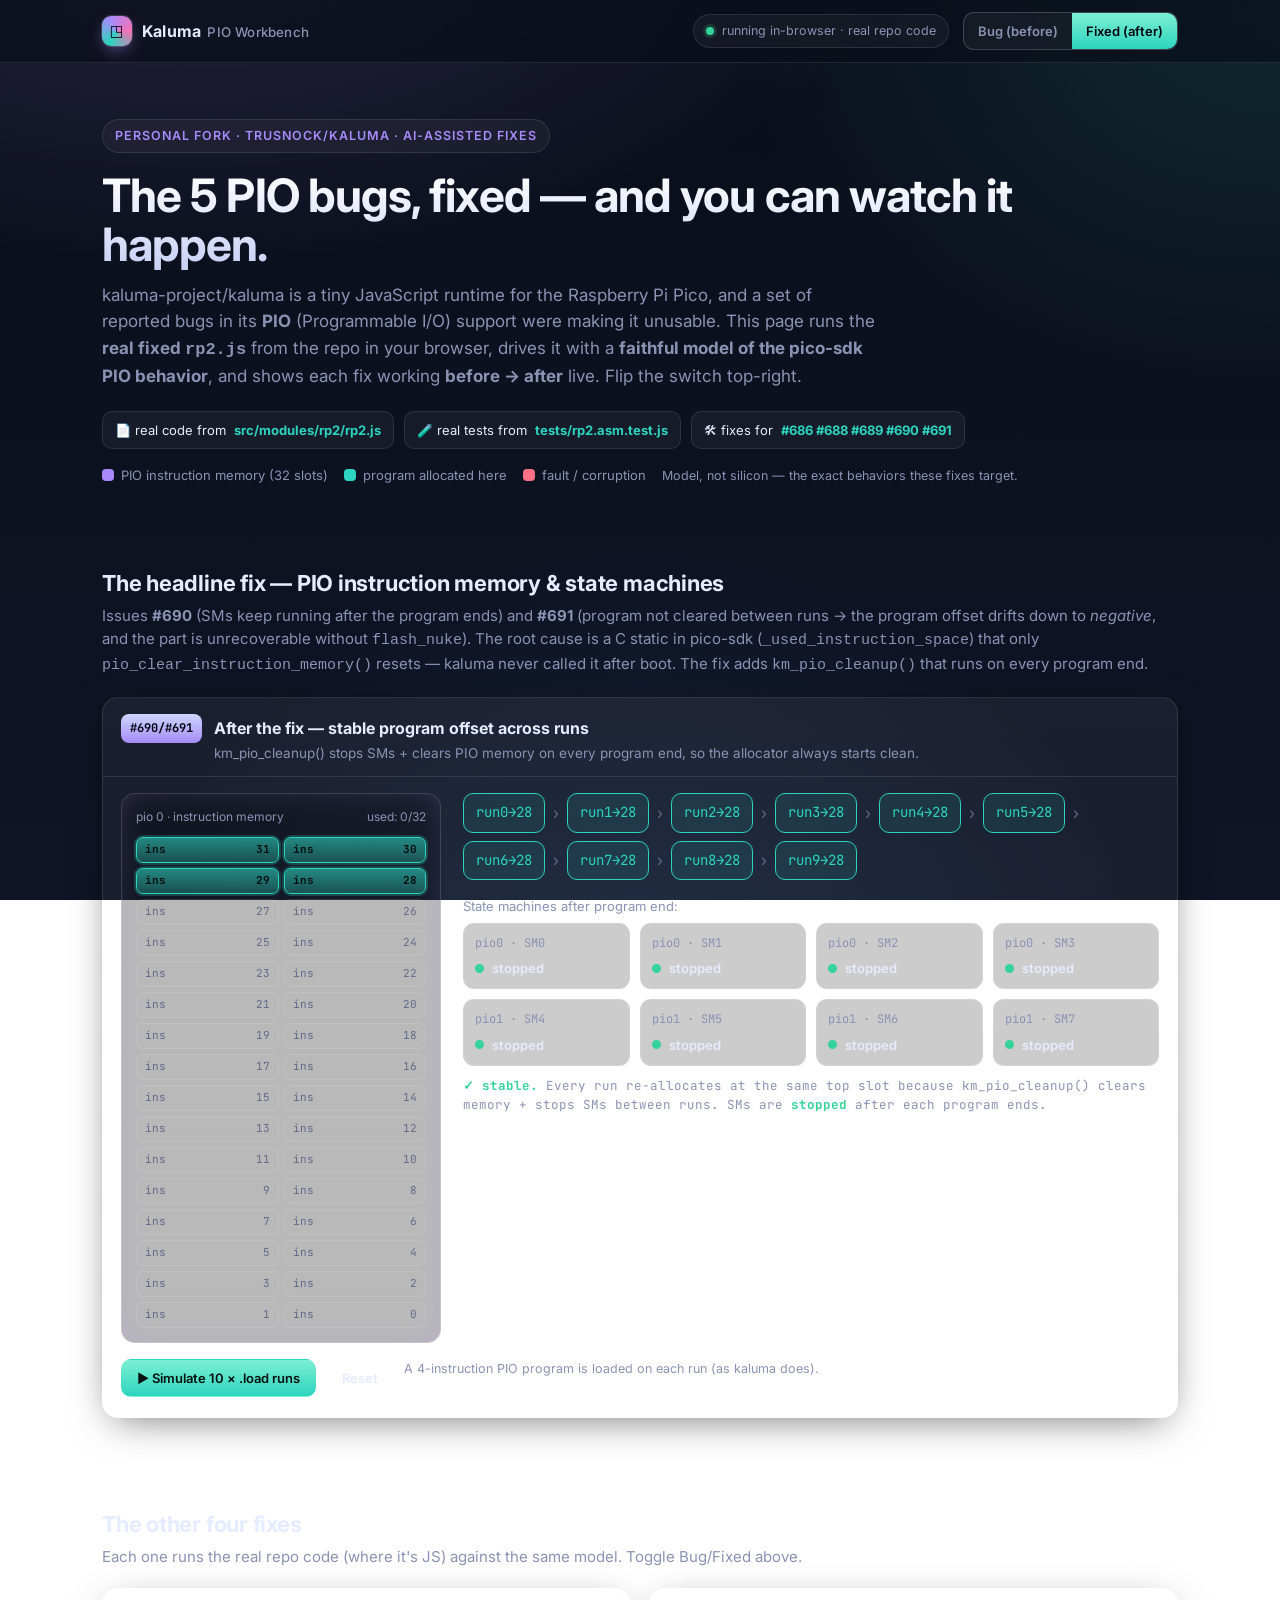
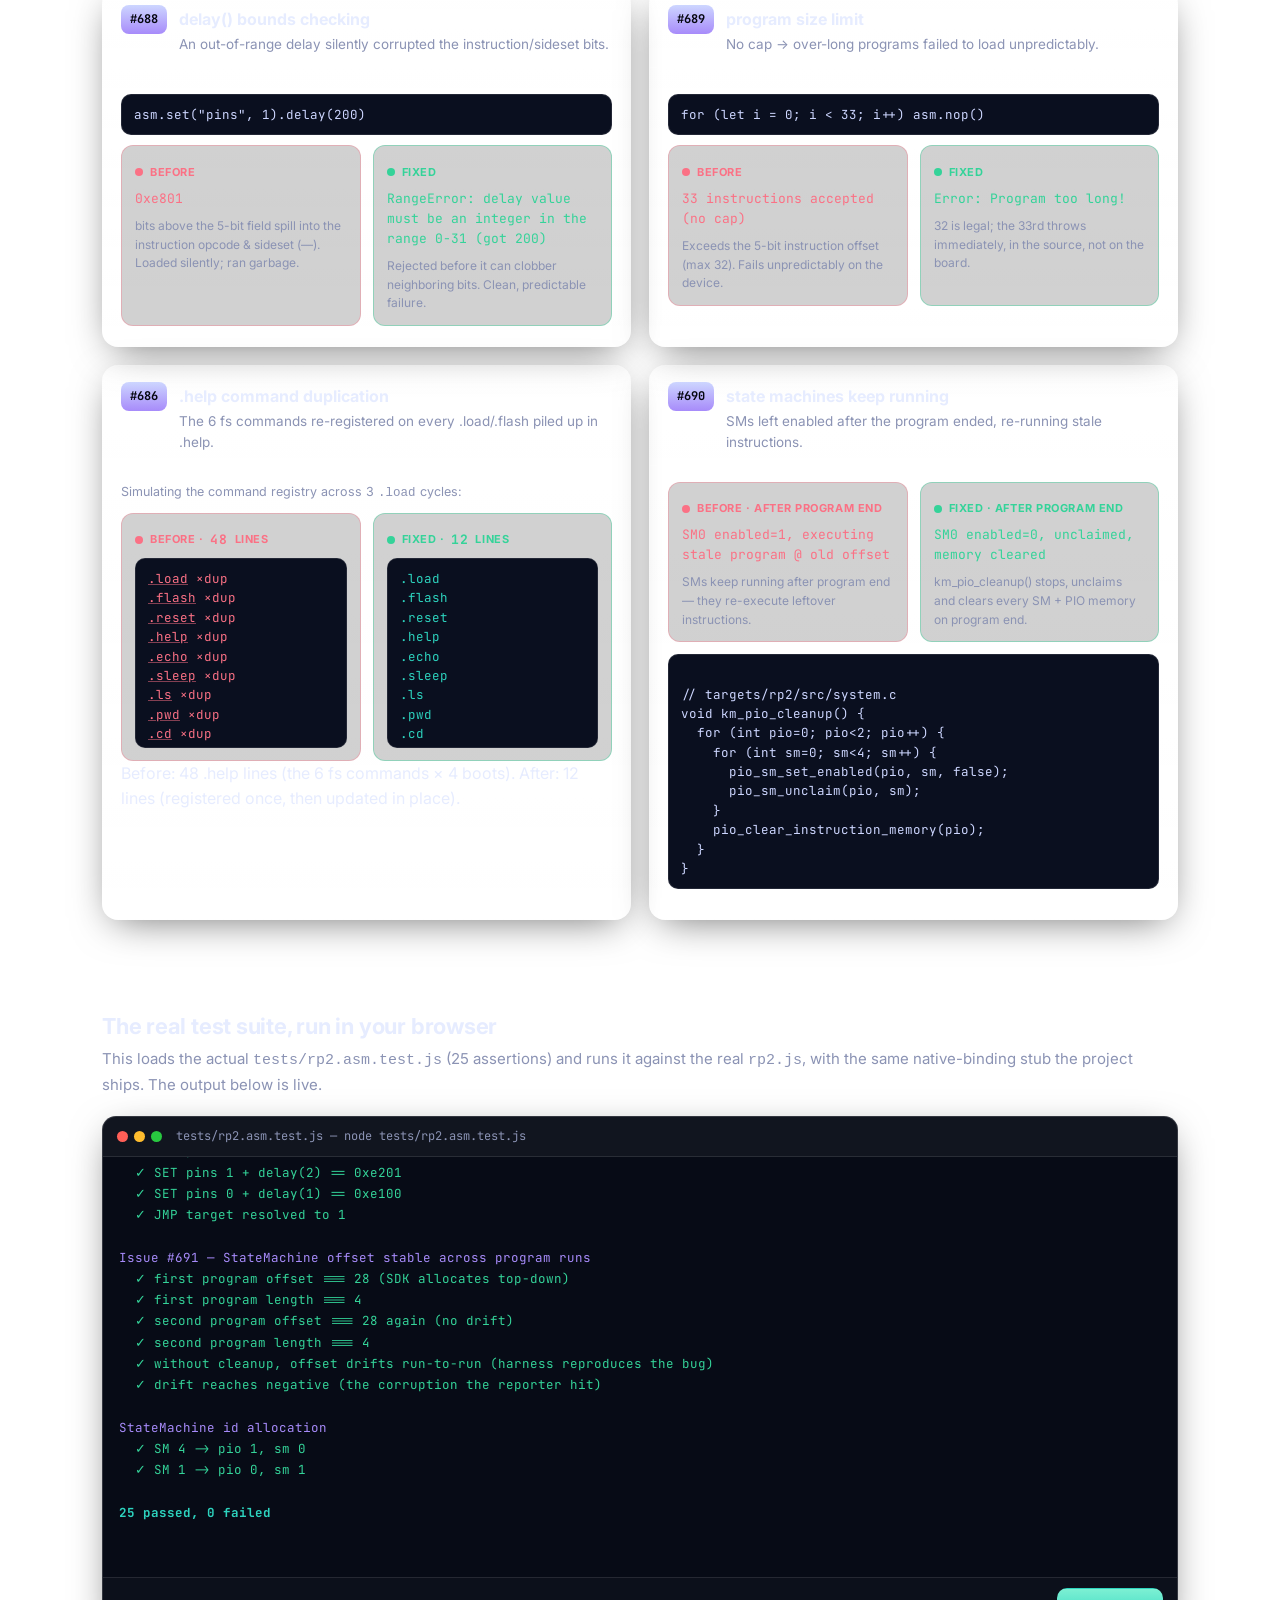
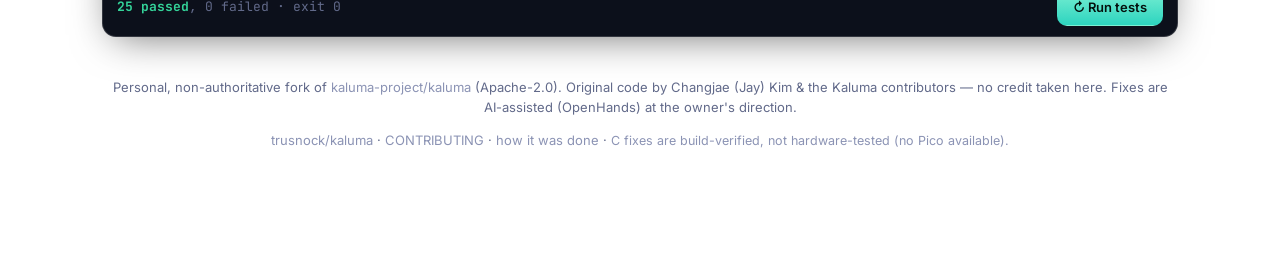
==== demo/index.html @ 9fca2a92 "Add a snazzy in-browser PIO workbench demo (demo/) A single-page web demo (demo/index.html + style.c" ====
<!DOCTYPE html>
<html lang="en">
<head>
<meta charset="utf-8" />
<meta name="viewport" content="width=device-width, initial-scale=1" />
<title>Kaluma PIO Workbench — 5 fixes, live</title>
<link rel="stylesheet" href="./style.css" />
<link rel="preconnect" href="https://fonts.googleapis.com" />
<link href="https://fonts.googleapis.com/css2?family=Inter:wght@400;500;600;700;800&family=JetBrains+Mono:wght@400;600;700&display=swap" rel="stylesheet" />
</head>
<body>
<div class="topbar">
  <div class="inner">
    <div class="brand">
      <div class="logo">◳</div>
      <span>Kaluma&nbsp;<small>PIO Workbench</small></span>
    </div>
    <div class="spacer"></div>
    <div class="pill"><span class="dot"></span> running in-browser · real repo code</div>
    <div class="seg" role="group" aria-label="Before/after">
      <button class="before" id="btnBefore" aria-pressed="false">Bug (before)</button>
      <button class="after" id="btnAfter" aria-pressed="true">Fixed (after)</button>
    </div>
  </div>
</div>

<div class="wrap">

  <!-- HERO -->
  <div class="hero">
    <span class="eyebrow fade d1">Personal fork · trusnock/kaluma · AI-assisted fixes</span>
    <h1 class="fade d2">The 5 PIO bugs, fixed — and you can watch it happen.</h1>
    <p class="lead fade d3">
      kaluma-project/kaluma is a tiny JavaScript runtime for the Raspberry Pi&nbsp;Pico,
      and a set of reported bugs in its <b>PIO</b> (Programmable&nbsp;I/O) support were
      making it unusable. This page runs the <b>real fixed <code>rp2.js</code></b> from the repo
      in your browser, drives it with a <b>faithful model of the pico-sdk PIO behavior</b>,
      and shows each fix working <b>before → after</b> live. Flip the switch top-right.
    </p>
    <div class="meta fade d4">
      <span class="chip">📄 real code from <b>src/modules/rp2/rp2.js</b></span>
      <span class="chip">🧪 real tests from <b>tests/rp2.asm.test.js</b></span>
      <span class="chip">🛠 fixes for <b>#686 #688 #689 #690 #691</b></span>
    </div>
    <div class="legend fade d5">
      <span><i class="swatch" style="background:#a78bfa"></i> PIO instruction memory (32 slots)</span>
      <span><i class="swatch" style="background:#2dd4bf"></i> program allocated here</span>
      <span><i class="swatch" style="background:#fb7185"></i> fault / corruption</span>
      <span class="hint">Model, not silicon — the exact behaviors these fixes target.</span>
    </div>
  </div>

  <!-- SHOWCASE: #690/#691 PIO memory -->
  <div class="section">
    <h2>The headline fix — PIO instruction memory &amp; state machines</h2>
    <p class="sub">Issues <b>#690</b> (SMs keep running after the program ends) and <b>#691</b>
      (program not cleared between runs → the program offset drifts down to <i>negative</i>, and the
      part is unrecoverable without <code>flash_nuke</code>). The root cause is a C static in
      pico-sdk (<code>_used_instruction_space</code>) that only <code>pio_clear_instruction_memory()</code>
      resets — kaluma never called it after boot. The fix adds <code>km_pio_cleanup()</code> that runs
      on every program end.</p>

    <div class="card">
      <div class="head">
        <span class="badge">#690/#691</span>
        <div>
          <h3 id="pioCardTitle">After the fix — stable program offset across runs</h3>
          <div class="desc" id="pioCardDesc">Each run clears PIO memory + stops SMs, so the allocator always starts clean.</div>
        </div>
      </div>
      <div class="body">
        <div class="hero-grid">
          <div class="mem">
            <div class="mtitle"><span>pio 0 · instruction memory</span><span id="memUsed">used: 0/32</span></div>
            <div class="cells" id="memCells"></div>
          </div>
          <div>
            <div class="trace" id="offsetTrace"></div>
            <div style="margin:16px 0 6px; color:var(--muted); font-size:13px;">State machines after program end:</div>
            <div class="smrow" id="smRow"></div>
            <div class="status-line" id="pioStatus"></div>
          </div>
        </div>
        <div style="display:flex; gap:10px; flex-wrap:wrap; margin-top:16px;">
          <button class="btn primary" id="btnSim">▶ Simulate 10 × .load runs</button>
          <button class="btn" id="btnResetPio">Reset</button>
          <span class="hint">A 4-instruction PIO program is loaded on each run (as kaluma does).</span>
        </div>
      </div>
    </div>
  </div>

  <hr class="sep" />

  <!-- THE OTHER FIXES -->
  <div class="section">
    <h2>The other four fixes</h2>
    <p class="sub">Each one runs the real repo code (where it's JS) against the same model. Toggle Bug/Fixed above.</p>

    <div class="grid2">

      <!-- #688 -->
      <div class="card">
        <div class="head"><span class="badge">#688</span><div><h3>delay() bounds checking</h3><div class="desc">An out-of-range delay silently corrupted the instruction/sideset bits.</div></div></div>
        <div class="body">
          <div class="code">asm.set("pins", 1).delay(<span class="n">200</span>)</div>
          <div class="ba">
            <div class="col before">
              <span class="tag">Before</span>
              <div class="res err" id="d688before"></div>
              <div class="note" id="d688beforeNote"></div>
            </div>
            <div class="col after">
              <span class="tag">Fixed</span>
              <div class="res" id="d688after"></div>
              <div class="note" id="d688afterNote"></div>
            </div>
          </div>
        </div>
      </div>

      <!-- #689 -->
      <div class="card">
        <div class="head"><span class="badge">#689</span><div><h3>program size limit</h3><div class="desc">No cap → over-long programs failed to load unpredictably.</div></div></div>
        <div class="body">
          <div class="code">for (let i = 0; i &lt; <span class="n">33</span>; i++) asm.nop()</div>
          <div class="ba">
            <div class="col before">
              <span class="tag">Before</span>
              <div class="res err" id="d689before"></div>
              <div class="note" id="d689beforeNote"></div>
            </div>
            <div class="col after">
              <span class="tag">Fixed</span>
              <div class="res" id="d689after"></div>
              <div class="note" id="d689afterNote"></div>
            </div>
          </div>
        </div>
      </div>

      <!-- #686 -->
      <div class="card">
        <div class="head"><span class="badge">#686</span><div><h3>.help command duplication</h3><div class="desc">The 6 fs commands re-registered on every .load/.flash piled up in .help.</div></div></div>
        <div class="body">
          <div class="hint">Simulating the command registry across 3 <code>.load</code> cycles:</div>
          <div class="ba" style="margin-top:10px">
            <div class="col before">
              <span class="tag">Before · <span class="count bad" id="d686beforeCount">…</span> lines</span>
              <div class="helplist" id="d686before"></div>
            </div>
            <div class="col after">
              <span class="tag">Fixed · <span class="count good" id="d686afterCount">…</span> lines</span>
              <div class="helplist" id="d686after"></div>
            </div>
          </div>
          <div class="note" id="d686note"></div>
        </div>
      </div>

      <!-- #690 SM -->
      <div class="card">
        <div class="head"><span class="badge">#690</span><div><h3>state machines keep running</h3><div class="desc">SMs left enabled after the program ended, re-running stale instructions.</div></div></div>
        <div class="body">
          <div class="ba">
            <div class="col before">
              <span class="tag">Before · after program end</span>
              <div class="res err" id="d690before"></div>
              <div class="note" id="d690beforeNote"></div>
            </div>
            <div class="col after">
              <span class="tag">Fixed · after program end</span>
              <div class="res ok" id="d690after"></div>
              <div class="note" id="d690afterNote"></div>
            </div>
          </div>
          <div class="code" style="margin-top:12px">
// targets/rp2/src/system.c
void km_pio_cleanup() {
  for (int pio=0; pio&lt;2; pio++) {
    for (int sm=0; sm&lt;4; sm++) {
      pio_sm_set_enabled(pio, sm, false);
      pio_sm_unclaim(pio, sm);
    }
    pio_clear_instruction_memory(pio);
  }
}</div>
        </div>
      </div>

    </div>
  </div>

  <hr class="sep" />

  <!-- TEST TERMINAL -->
  <div class="section">
    <h2>The real test suite, run in your browser</h2>
    <p class="sub">This loads the actual <code>tests/rp2.asm.test.js</code> (25 assertions) and runs it against the
      real <code>rp2.js</code>, with the same native-binding stub the project ships. The output below is live.</p>
    <div class="term">
      <div class="bar">
        <div class="lights"><i></i><i></i><i></i></div>
        <span class="fname">tests/rp2.asm.test.js — node tests/rp2.asm.test.js</span>
      </div>
      <div class="out" id="termOut">Loading real test file…</div>
      <div class="foot">
        <span class="stat" id="termStat">—</span>
        <span style="flex:1"></span>
        <button class="btn primary" id="btnRunTests">↻ Run tests</button>
      </div>
    </div>
  </div>

  <div class="foot">
    <p>Personal, non-authoritative fork of <a href="https://github.com/kaluma-project/kaluma">kaluma-project/kaluma</a> (Apache-2.0).
       Original code by Changjae (Jay) Kim &amp; the Kaluma contributors — no credit taken here.
       Fixes are AI-assisted (OpenHands) at the owner's direction.</p>
    <p style="margin-top:6px">
      <a href="https://github.com/trusnock/kaluma">trusnock/kaluma</a> ·
      <a href="https://github.com/trusnock/kaluma/blob/master/CONTRIBUTING.md">CONTRIBUTING</a> ·
      <a href="https://github.com/trusnock/kaluma/blob/master/docs/ai-assisted-fixes.md">how it was done</a> ·
      <span class="hint">C fixes are build-verified, not hardware-tested (no Pico available).</span>
    </p>
  </div>

</div>

<script type="module" src="./app.js"></script>
</body>
</html>
---- demo/style.css ----
:root {
  --bg: #0a0e1a;
  --bg2: #0f1526;
  --panel: rgba(255, 255, 255, 0.045);
  --panel-strong: rgba(255, 255, 255, 0.08);
  --border: rgba(255, 255, 255, 0.10);
  --border-strong: rgba(255, 255, 255, 0.18);
  --text: #e6ecff;
  --muted: #8b93b4;
  --muted2: #626a8a;
  --teal: #2dd4bf;
  --violet: #a78bfa;
  --pink: #f472b6;
  --green: #34d399;
  --red: #fb7185;
  --amber: #fbbf24;
  --blue: #60a5fa;
  --mono: "SF Mono", "JetBrains Mono", "Fira Code", ui-monospace, Menlo, Consolas, monospace;
  --sans: "Inter", system-ui, -apple-system, "Segoe UI", Roboto, Helvetica, Arial, sans-serif;
  --radius: 16px;
  --shadow: 0 10px 40px -12px rgba(0, 0, 0, 0.6);
}

* { box-sizing: border-box; }
html, body { margin: 0; padding: 0; }
body {
  font-family: var(--sans);
  color: var(--text);
  background:
    radial-gradient(1200px 600px at 15% -10%, rgba(167, 139, 250, 0.18), transparent 60%),
    radial-gradient(1000px 700px at 100% 0%, rgba(45, 212, 191, 0.14), transparent 55%),
    radial-gradient(900px 900px at 50% 120%, rgba(96, 165, 250, 0.12), transparent 60%),
    linear-gradient(180deg, var(--bg), var(--bg2));
  background-attachment: fixed;
  min-height: 100vh;
  line-height: 1.55;
  -webkit-font-smoothing: antialiased;
}

a { color: var(--teal); text-decoration: none; }
a:hover { text-decoration: underline; }

.wrap { max-width: 1120px; margin: 0 auto; padding: 0 22px 96px; }

/* top bar */
.topbar { position: sticky; top: 0; z-index: 20; backdrop-filter: blur(14px); background: rgba(10, 14, 26, 0.72); border-bottom: 1px solid var(--border); }
.topbar .inner { max-width: 1120px; margin: 0 auto; padding: 12px 22px; display: flex; align-items: center; gap: 14px; flex-wrap: wrap; }
.brand { display: flex; align-items: center; gap: 10px; font-weight: 700; letter-spacing: .2px; }
.brand .logo { width: 30px; height: 30px; border-radius: 9px; background: conic-gradient(from 210deg, var(--teal), var(--violet), var(--pink), var(--teal)); box-shadow: 0 0 0 1px rgba(255,255,255,.15), 0 6px 18px -6px rgba(167,139,250,.8); display: grid; place-items: center; color: #05070f; font-size: 15px; }
.brand small { color: var(--muted); font-weight: 500; margin-left: 2px; }
.topbar .spacer { flex: 1; }
.pill { display: inline-flex; align-items: center; gap: 8px; font-size: 12.5px; color: var(--muted); border: 1px solid var(--border); border-radius: 999px; padding: 6px 12px; background: var(--panel); }
.dot { width: 8px; height: 8px; border-radius: 50%; background: var(--green); box-shadow: 0 0 0 3px rgba(52,211,153,.18); }

.seg { display: inline-flex; border: 1px solid var(--border-strong); border-radius: 11px; overflow: hidden; background: var(--panel); }
.seg button { appearance: none; border: 0; background: transparent; color: var(--muted); font: inherit; font-size: 13px; font-weight: 600; padding: 8px 14px; cursor: pointer; transition: all .18s ease; }
.seg button[aria-pressed="true"] { color: #05070f; }
.seg button[aria-pressed="true"].before { background: linear-gradient(180deg, #ff8fa3, var(--red)); }
.seg button[aria-pressed="true"].after  { background: linear-gradient(180deg, #7cf0d3, var(--teal)); }

/* hero */
.hero { padding: 56px 0 26px; }
.eyebrow { display: inline-flex; align-items: center; gap: 8px; font-size: 12.5px; font-weight: 600; letter-spacing: .08em; text-transform: uppercase; color: var(--violet); border: 1px solid var(--border); border-radius: 999px; padding: 6px 12px; background: var(--panel); }
h1 { font-size: clamp(30px, 5vw, 46px); line-height: 1.08; margin: 18px 0 12px; letter-spacing: -0.02em; background: linear-gradient(180deg, #ffffff, #c7d0f5); -webkit-background-clip: text; background-clip: text; -webkit-text-fill-color: transparent; }
.hero p.lead { font-size: 17px; color: var(--muted); max-width: 780px; margin: 0; }
.hero .meta { display: flex; flex-wrap: wrap; gap: 10px; margin-top: 22px; }
.chip { display: inline-flex; align-items: center; gap: 8px; font-size: 13px; color: var(--text); border: 1px solid var(--border); border-radius: 10px; padding: 8px 12px; background: var(--panel); }
.chip b { color: var(--teal); }
.legend { display: flex; flex-wrap: wrap; gap: 16px; margin-top: 16px; font-size: 13px; color: var(--muted); }
.legend span { display: inline-flex; align-items: center; gap: 7px; }
.swatch { width: 12px; height: 12px; border-radius: 4px; }

/* sections */
.section { margin-top: 54px; }
.section > h2 { font-size: 22px; letter-spacing: -0.01em; margin: 0 0 4px; }
.section > p.sub { color: var(--muted); margin: 0 0 20px; font-size: 15px; }

.grid2 { display: grid; grid-template-columns: repeat(2, 1fr); gap: 18px; }
@media (max-width: 860px) { .grid2 { grid-template-columns: 1fr; } }

.card { position: relative; border: 1px solid var(--border); border-radius: var(--radius); background: linear-gradient(180deg, rgba(255,255,255,.055), rgba(255,255,255,.02)); box-shadow: var(--shadow); overflow: hidden; }
.card .head { padding: 16px 18px 12px; border-bottom: 1px solid var(--border); display: flex; align-items: flex-start; gap: 12px; }
.badge { flex: none; font-family: var(--mono); font-size: 12px; font-weight: 700; color: #05070f; border-radius: 8px; padding: 5px 9px; background: linear-gradient(180deg, #cdd6ff, var(--violet)); }
.card h3 { margin: 2px 0 2px; font-size: 16px; }
.card .desc { font-size: 13.5px; color: var(--muted); }
.card .body { padding: 16px 18px 20px; }

.ba { display: grid; grid-template-columns: 1fr 1fr; gap: 12px; }
@media (max-width: 560px) { .ba { grid-template-columns: 1fr; } }
.ba .col { border: 1px solid var(--border); border-radius: 12px; padding: 12px 13px; background: rgba(0,0,0,.18); }
.ba .col.before { border-color: rgba(251,113,133,.35); }
.ba .col.after  { border-color: rgba(52,211,153,.4); }
.col .tag { display: inline-flex; align-items: center; gap: 7px; font-size: 11px; font-weight: 700; letter-spacing: .05em; text-transform: uppercase; margin-bottom: 8px; }
.col.before .tag { color: var(--red); }
.col.after .tag { color: var(--green); }
.col .tag::before { content: ""; width: 8px; height: 8px; border-radius: 50%; }
.col.before .tag::before { background: var(--red); }
.col.after .tag::before { background: var(--green); }
.col .res { font-family: var(--mono); font-size: 13px; color: var(--text); word-break: break-word; }
.col .res.err { color: var(--red); }
.col .res.ok  { color: var(--green); }
.col .note { font-size: 12px; color: var(--muted); margin-top: 8px; }

.code { font-family: var(--mono); font-size: 12.5px; color: #cdd6ff; background: #0a0f1f; border: 1px solid var(--border); border-radius: 10px; padding: 10px 12px; overflow-x: auto; margin: 10px 0; white-space: pre; }

/* PIO memory grid */
.hero-grid { display: grid; grid-template-columns: minmax(220px, 320px) 1fr; gap: 22px; align-items: start; }
@media (max-width: 820px) { .hero-grid { grid-template-columns: 1fr; } }
.mem { border: 1px solid var(--border-strong); border-radius: 14px; padding: 14px; background: rgba(0,0,0,.28); box-shadow: inset 0 0 40px -20px rgba(167,139,250,.5); }
.mem .mtitle { font-size: 12px; color: var(--muted); margin-bottom: 10px; display: flex; justify-content: space-between; }
.cells { display: grid; grid-template-columns: 1fr 1fr; gap: 5px; }
.cell { position: relative; height: 26px; border-radius: 7px; border: 1px solid var(--border); background: rgba(255,255,255,.02); display: flex; align-items: center; padding: 0 8px; font-family: var(--mono); font-size: 11px; color: var(--muted2); transition: all .3s ease; }
.cell .off { position: absolute; right: 8px; }
.cell.used { background: linear-gradient(180deg, rgba(167,139,250,.5), rgba(167,139,250,.25)); border-color: rgba(167,139,250,.6); color: #efe9ff; }
.cell.cur { background: linear-gradient(180deg, rgba(45,212,191,.6), rgba(45,212,191,.3)); border-color: var(--teal); color: #04110d; font-weight: 700; box-shadow: 0 0 0 2px rgba(45,212,191,.25); }
.cell.fail { background: linear-gradient(180deg, rgba(251,113,133,.6), rgba(251,113,133,.3)); border-color: var(--red); color: #fff; font-weight: 700; }

.trace { display: flex; flex-wrap: wrap; gap: 8px; align-items: center; }
.trace .t { font-family: var(--mono); font-size: 14px; padding: 8px 12px; border-radius: 10px; border: 1px solid var(--border); background: var(--panel); }
.trace .t.neg { border-color: var(--red); color: var(--red); background: rgba(251,113,133,.12); }
.trace .t.stable { border-color: var(--teal); color: var(--teal); background: rgba(45,212,191,.1); }
.trace .arr { color: var(--muted2); }

.smrow { display: grid; grid-template-columns: repeat(4, 1fr); gap: 10px; margin-top: 6px; }
@media (max-width: 620px) { .smrow { grid-template-columns: repeat(2,1fr); } }
.sm { border: 1px solid var(--border); border-radius: 11px; padding: 10px 11px; background: rgba(0,0,0,.2); }
.sm .id { font-family: var(--mono); font-size: 12px; color: var(--muted); }
.sm .state { margin-top: 6px; font-size: 13px; font-weight: 600; display: flex; align-items: center; gap: 8px; }
.sm .state .d { width: 9px; height: 9px; border-radius: 50%; }
.sm.running .state .d { background: var(--red); box-shadow: 0 0 0 3px rgba(251,113,133,.2); animation: pulse 1.1s infinite; }
.sm.stopped .state .d { background: var(--green); }
@keyframes pulse { 0%,100%{opacity:1} 50%{opacity:.35} }

/* terminal */
.term { border: 1px solid var(--border-strong); border-radius: 14px; overflow: hidden; background: #070b16; box-shadow: var(--shadow); }
.term .bar { display: flex; align-items: center; gap: 8px; padding: 10px 14px; background: rgba(255,255,255,.04); border-bottom: 1px solid var(--border); }
.term .bar .lights { display: flex; gap: 6px; }
.term .bar .lights i { width: 11px; height: 11px; border-radius: 50%; display: block; }
.term .bar .lights i:nth-child(1){background:#ff5f57} .term .bar .lights i:nth-child(2){background:#febc2e} .term .bar .lights i:nth-child(3){background:#28c840}
.term .bar .fname { font-family: var(--mono); font-size: 12px; color: var(--muted); margin-left: 6px; }
.term .out { padding: 14px 16px; font-family: var(--mono); font-size: 12.5px; line-height: 1.7; max-height: 380px; overflow: auto; white-space: pre-wrap; color: #b9c2e6; }
.term .out .pass { color: var(--green); } .term .out .fail { color: var(--red); } .term .out .sec { color: var(--violet); } .term .out .sum { color: var(--teal); font-weight: 700; }
.term .foot { display: flex; align-items: center; gap: 12px; padding: 10px 14px; border-top: 1px solid var(--border); background: rgba(255,255,255,.02); }
.term .foot .stat { font-family: var(--mono); font-size: 13px; }
.term .foot .stat b { color: var(--green); }
.btn { appearance: none; cursor: pointer; font: inherit; font-weight: 600; font-size: 13px; border: 1px solid var(--border-strong); color: var(--text); background: var(--panel-strong); border-radius: 10px; padding: 8px 15px; transition: all .16s ease; }
.btn:hover { border-color: var(--teal); color: var(--teal); }
.btn.primary { background: linear-gradient(180deg, #7cf0d3, var(--teal)); color: #04110d; border-color: transparent; }
.btn.primary:hover { filter: brightness(1.05); color: #04110d; }

.status-line { font-family: var(--mono); font-size: 12.5px; color: var(--muted); margin-top: 10px; }
.status-line b { color: var(--green); }
hr.sep { border: 0; border-top: 1px solid var(--border); margin: 34px 0; }
.foot { color: var(--muted2); font-size: 13px; text-align: center; margin-top: 40px; }
.foot a { color: var(--muted); }
.hint { font-size: 12.5px; color: var(--muted); }

.helplist { font-family: var(--mono); font-size: 12.5px; border: 1px solid var(--border); border-radius: 10px; background: #0a0f1f; padding: 10px 12px; max-height: 190px; overflow: auto; }
.helplist .cmd { color: var(--teal); }
.helplist .dup { color: var(--red); text-decoration: underline; text-decoration-color: rgba(251,113,133,.5); }
.count { font-family: var(--mono); font-size: 13px; font-weight: 700; }
.count.bad { color: var(--red); } .count.good { color: var(--green); }

.fade { opacity: 0; transform: translateY(8px); animation: fade .6s ease forwards; }
@keyframes fade { to { opacity: 1; transform: none; } }
.d1{animation-delay:.05s}.d2{animation-delay:.12s}.d3{animation-delay:.19s}.d4{animation-delay:.26s}.d5{animation-delay:.33s}
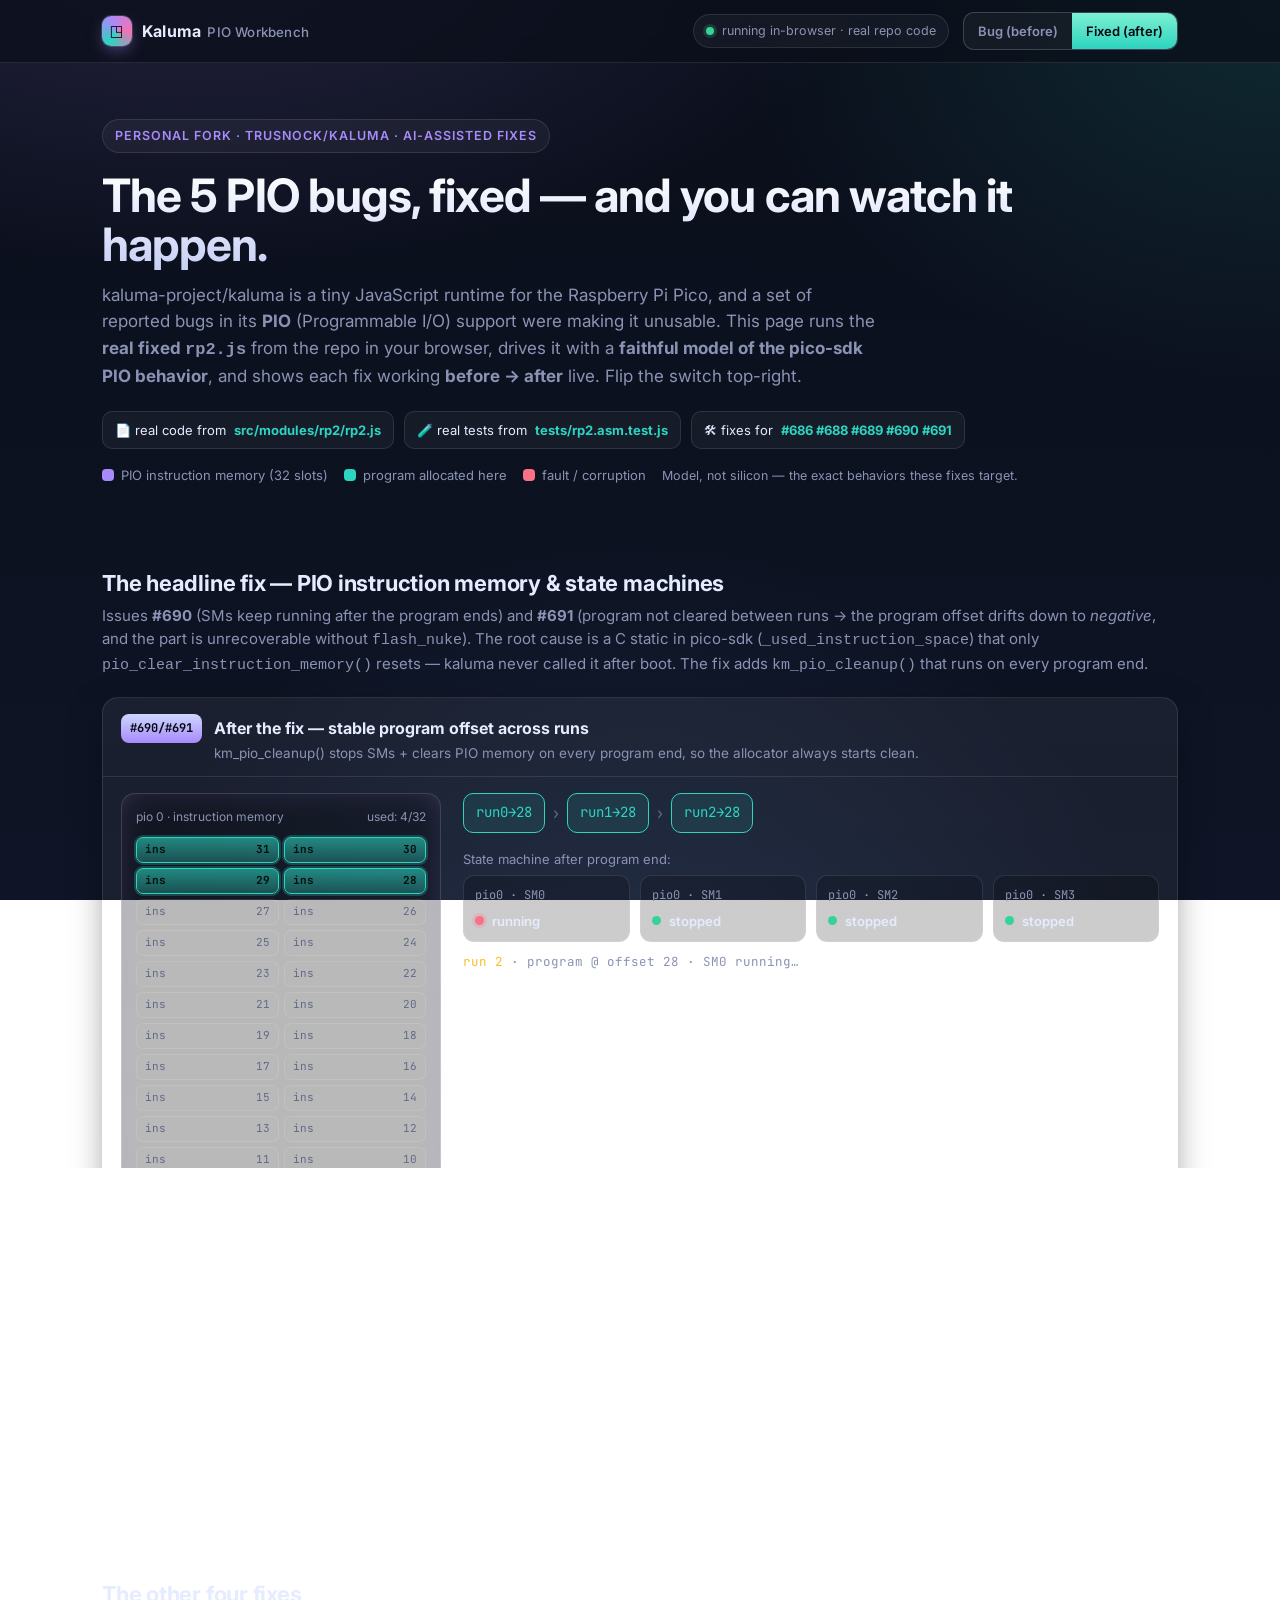
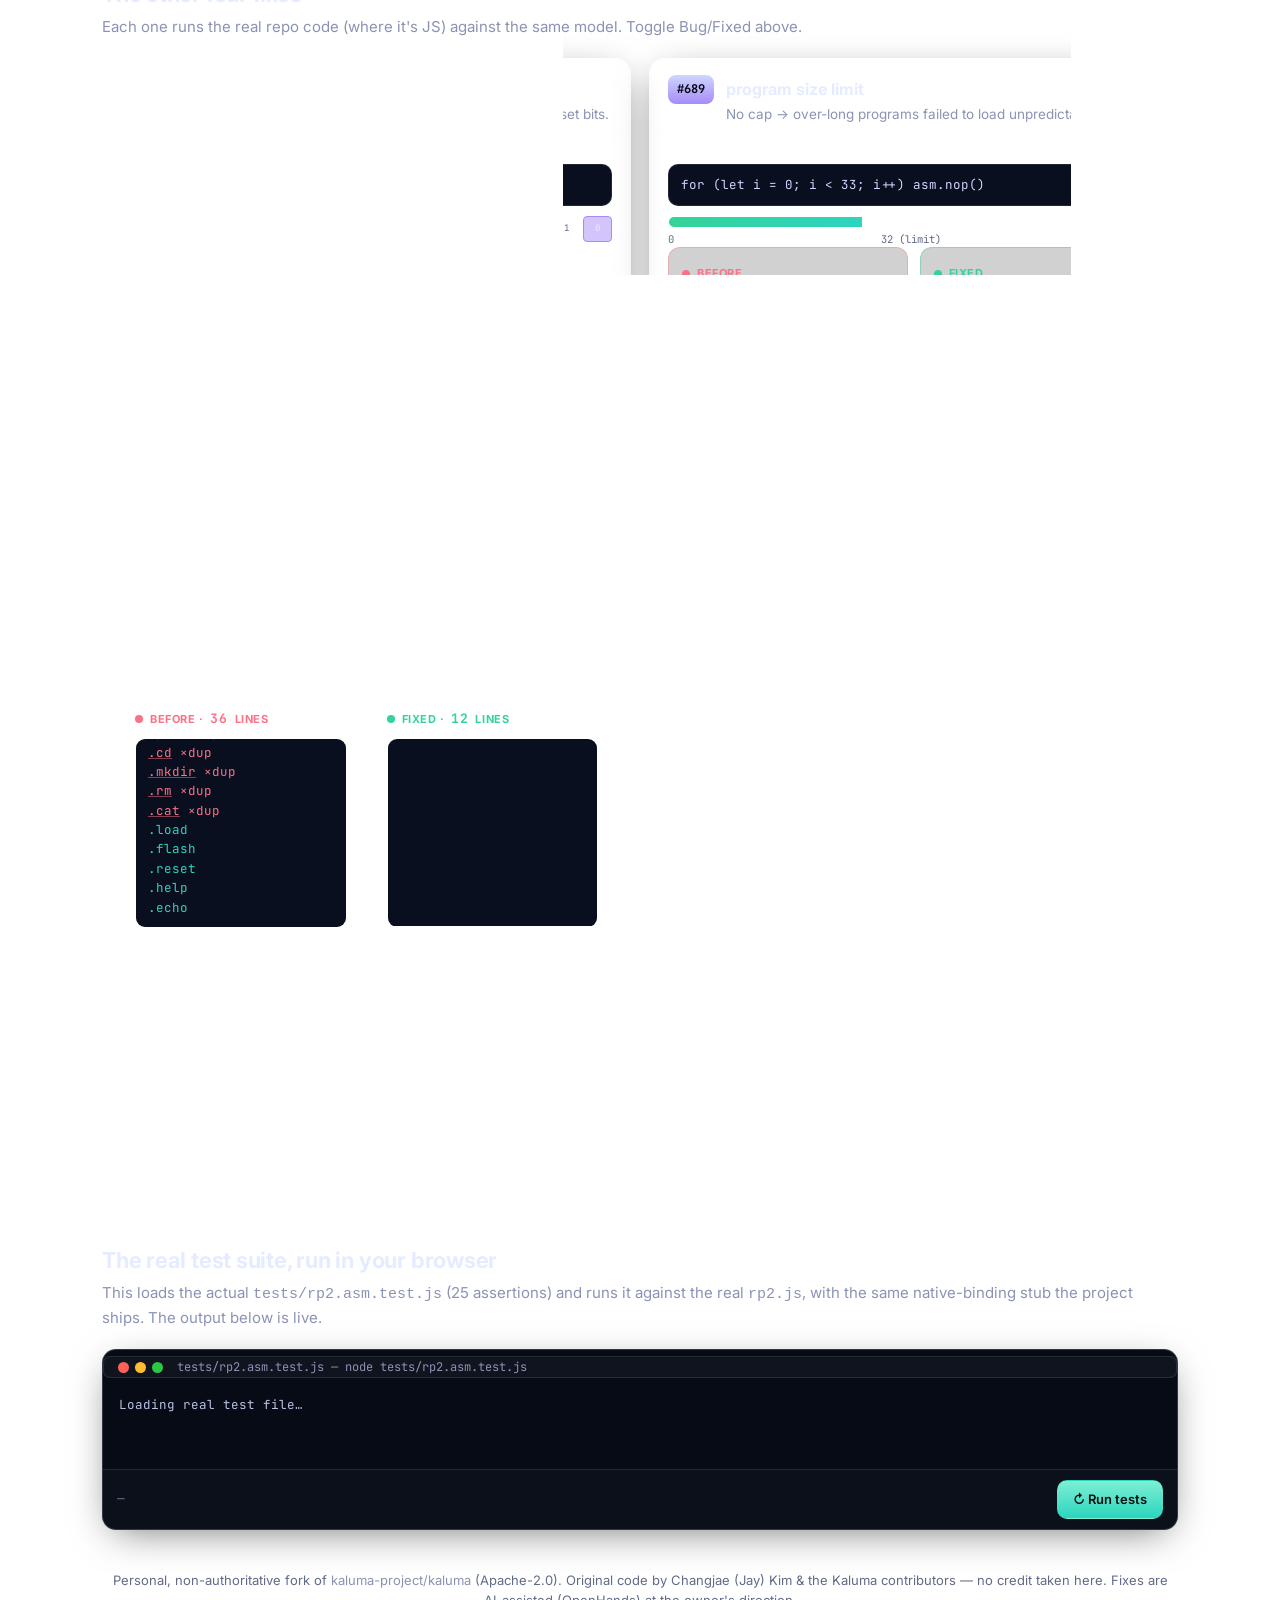
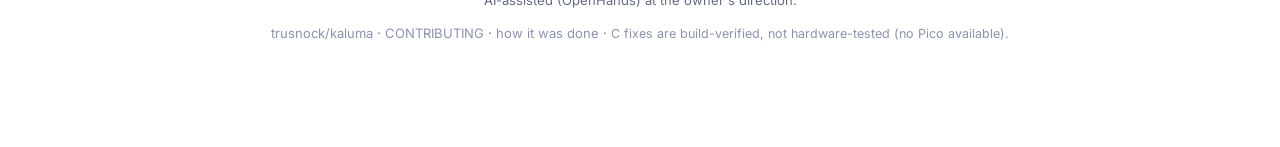
==== commit ade372aa: "demo: fix dead-token bug so button clicks actually run; add per-card run buttons, LED, test terminal" ====
--- a/demo/index.html
+++ b/demo/index.html
@@ -73,18 +73,22 @@
           <div class="mem">
             <div class="mtitle"><span>pio 0 · instruction memory</span><span id="memUsed">used: 0/32</span></div>
             <div class="cells" id="memCells"></div>
+            <div class="runrow" style="margin-top:12px">
+              <div class="led" id="pinLed"><span class="led-dot"></span><span class="led-text" id="pinLedText">pin 0 · idle</span></div>
+            </div>
           </div>
           <div>
             <div class="trace" id="offsetTrace"></div>
-            <div style="margin:16px 0 6px; color:var(--muted); font-size:13px;">State machines after program end:</div>
-            <div class="smrow" id="smRow"></div>
+            <div style="margin:16px 0 6px; color:var(--muted); font-size:13px;">State machine after program end:</div>
+            <div class="smrow" id="smRow" style="grid-template-columns:repeat(4,1fr)"></div>
             <div class="status-line" id="pioStatus"></div>
           </div>
         </div>
-        <div style="display:flex; gap:10px; flex-wrap:wrap; margin-top:16px;">
-          <button class="btn primary" id="btnSim">▶ Simulate 10 × .load runs</button>
-          <button class="btn" id="btnResetPio">Reset</button>
-          <span class="hint">A 4-instruction PIO program is loaded on each run (as kaluma does).</span>
+        <div class="runrow">
+          <button class="btn primary runbtn" id="btnRun">▶ Run the program</button>
+          <button class="btn runbtn" id="btnStop">■ Stop</button>
+          <button class="btn runbtn" id="btnStep" title="advance one .load run">⏭ Step .load</button>
+          <span class="hint">Runs one .load → execute (SM0 blinks) → end, so you can <b>watch</b> it.</span>
         </div>
       </div>
     </div>
@@ -104,6 +108,8 @@
         <div class="head"><span class="badge">#688</span><div><h3>delay() bounds checking</h3><div class="desc">An out-of-range delay silently corrupted the instruction/sideset bits.</div></div></div>
         <div class="body">
           <div class="code">asm.set("pins", 1).delay(<span class="n">200</span>)</div>
+          <div class="bits" id="d688bits"></div>
+          <div class="hint" style="margin:2px 0 10px">16-bit instruction: opcode (bits 15–12) · sideset (13) · <b>delay (12–8, 5 bits)</b> · dest/set</div>
           <div class="ba">
             <div class="col before">
               <span class="tag">Before</span>
@@ -116,6 +122,7 @@
               <div class="note" id="d688afterNote"></div>
             </div>
           </div>
+          <div class="runrow"><button class="btn runbtn" id="btn688">▶ Run delay(200)</button></div>
         </div>
       </div>
 
@@ -124,6 +131,8 @@
         <div class="head"><span class="badge">#689</span><div><h3>program size limit</h3><div class="desc">No cap → over-long programs failed to load unpredictably.</div></div></div>
         <div class="body">
           <div class="code">for (let i = 0; i &lt; <span class="n">33</span>; i++) asm.nop()</div>
+          <div class="bar"><div class="bar-fill" id="d689bar"></div></div>
+          <div class="bar-scale"><span>0</span><span>32 (limit)</span><span>33</span></div>
           <div class="ba">
             <div class="col before">
               <span class="tag">Before</span>
@@ -136,6 +145,7 @@
               <div class="note" id="d689afterNote"></div>
             </div>
           </div>
+          <div class="runrow"><button class="btn runbtn" id="btn689">▶ Build 33 instructions</button></div>
         </div>
       </div>
 
@@ -155,6 +165,7 @@
             </div>
           </div>
           <div class="note" id="d686note"></div>
+          <div class="runrow"><button class="btn runbtn" id="btn686">▶ Replay 4 boots</button></div>
         </div>
       </div>
 
@@ -164,12 +175,12 @@
         <div class="body">
           <div class="ba">
             <div class="col before">
-              <span class="tag">Before · after program end</span>
+              <div class="headrow"><span class="tag">Before · after program end</span><span class="mled" id="d690ledBefore"></span></div>
               <div class="res err" id="d690before"></div>
               <div class="note" id="d690beforeNote"></div>
             </div>
             <div class="col after">
-              <span class="tag">Fixed · after program end</span>
+              <div class="headrow"><span class="tag">Fixed · after program end</span><span class="mled" id="d690ledAfter"></span></div>
               <div class="res ok" id="d690after"></div>
               <div class="note" id="d690afterNote"></div>
             </div>
@@ -185,6 +196,7 @@
     pio_clear_instruction_memory(pio);
   }
 }</div>
+          <div class="runrow"><button class="btn runbtn" id="btn690">▶ End program, watch cleanup</button></div>
         </div>
       </div>
 
@@ -226,6 +238,7 @@
 
 </div>
 
+<script src="./_bundle.js"></script>
 <script type="module" src="./app.js"></script>
 </body>
 </html>
--- a/demo/style.css
+++ b/demo/style.css
@@ -164,3 +164,48 @@
 .fade { opacity: 0; transform: translateY(8px); animation: fade .6s ease forwards; }
 @keyframes fade { to { opacity: 1; transform: none; } }
 .d1{animation-delay:.05s}.d2{animation-delay:.12s}.d3{animation-delay:.19s}.d4{animation-delay:.26s}.d5{animation-delay:.33s}
+
+/* ============ animation / "it's actually running" styles ============ */
+.runrow { display:flex; align-items:center; gap:10px; margin-top:14px; flex-wrap:wrap; }
+.runrow .hint { color: var(--muted2); }
+.runbtn.loading::before { content:""; width:13px; height:13px; border:2px solid rgba(255,255,255,.25); border-top-color:#fff; border-radius:50%; display:inline-block; margin-right:8px; vertical-align:-2px; animation:spin .7s linear infinite; }
+@keyframes spin { to { transform: rotate(360deg); } }
+
+/* big pin LED (showcase) */
+.led { display:inline-flex; align-items:center; gap:11px; padding:9px 15px; border:1px solid var(--border-strong); border-radius:999px; background:rgba(0,0,0,.32); }
+.led-dot { width:16px; height:16px; border-radius:50%; background:#1c2338; box-shadow:inset 0 0 6px rgba(0,0,0,.7); transition:all .18s ease; }
+.led-text { font-family:var(--mono); font-size:13px; color:var(--muted); }
+.led.lit .led-dot { background:var(--amber); box-shadow:0 0 16px 4px rgba(251,191,36,.75); }
+.led.lit .led-text { color:var(--amber); }
+.led.blink .led-dot { animation:ledblink .5s steps(1,end) infinite; }
+@keyframes ledblink { 0%,49%{ background:var(--amber); box-shadow:0 0 16px 4px rgba(251,191,36,.75);} 50%,100%{ background:#1c2338; box-shadow:inset 0 0 6px rgba(0,0,0,.7);} }
+
+/* mini LEDs (per-card) */
+.mled { display:inline-block; width:12px; height:12px; border-radius:50%; background:#1c2338; box-shadow:inset 0 0 5px rgba(0,0,0,.7); margin-right:8px; vertical-align:-1px; transition:all .18s ease; }
+.mled.on { background:var(--amber); box-shadow:0 0 12px 3px rgba(251,191,36,.7); }
+.mled.blink { animation:mledblink .5s steps(1,end) infinite; }
+@keyframes mledblink { 0%,49%{ background:var(--amber); box-shadow:0 0 12px 3px rgba(251,191,36,.7);} 50%,100%{ background:#1c2338; box-shadow:inset 0 0 5px rgba(0,0,0,.7);} }
+.col .headrow { display:flex; align-items:center; justify-content:space-between; margin-bottom:8px; }
+.col .headrow .tag { margin-bottom:0; }
+
+/* progress bar (#689) */
+.bar { height:12px; border-radius:7px; background:rgba(255,255,255,.06); border:1px solid var(--border); overflow:hidden; margin:6px 0 2px; }
+.bar-fill { height:100%; width:0%; background:linear-gradient(90deg,var(--green),var(--teal)); transition:width .18s ease; }
+.bar-fill.over { background:linear-gradient(90deg,var(--amber),var(--red)); }
+.bar-scale { display:flex; justify-content:space-between; font-family:var(--mono); font-size:10.5px; color:var(--muted2); margin-top:3px; }
+
+/* bit bar (#688) */
+.bits { display:flex; gap:2px; margin:8px 0 4px; }
+.bit { flex:1; height:26px; border-radius:4px; border:1px solid var(--border); background:rgba(255,255,255,.03); display:grid; place-items:center; font-family:var(--mono); font-size:9px; color:var(--muted2); transition:all .15s ease; }
+.bit.op { color:var(--blue); }
+.bit.delay { color:var(--amber); }
+.bit.set { background:rgba(167,139,250,.5); border-color:var(--violet); color:#efe9ff; }
+.bit.spill { background:rgba(251,113,133,.55); border-color:var(--red); color:#fff; }
+
+/* shake + flash */
+.shake { animation:shake .4s; }
+@keyframes shake { 0%,100%{transform:translateX(0)} 20%{transform:translateX(-5px)} 40%{transform:translateX(5px)} 60%{transform:translateX(-4px)} 80%{transform:translateX(4px)} }
+.flash { animation:flashin .5s ease; }
+@keyframes flashin { 0%{background:rgba(251,113,133,.35)} 100%{background:transparent} }
+.col .res.pulse { animation:flashin .5s ease; }
+
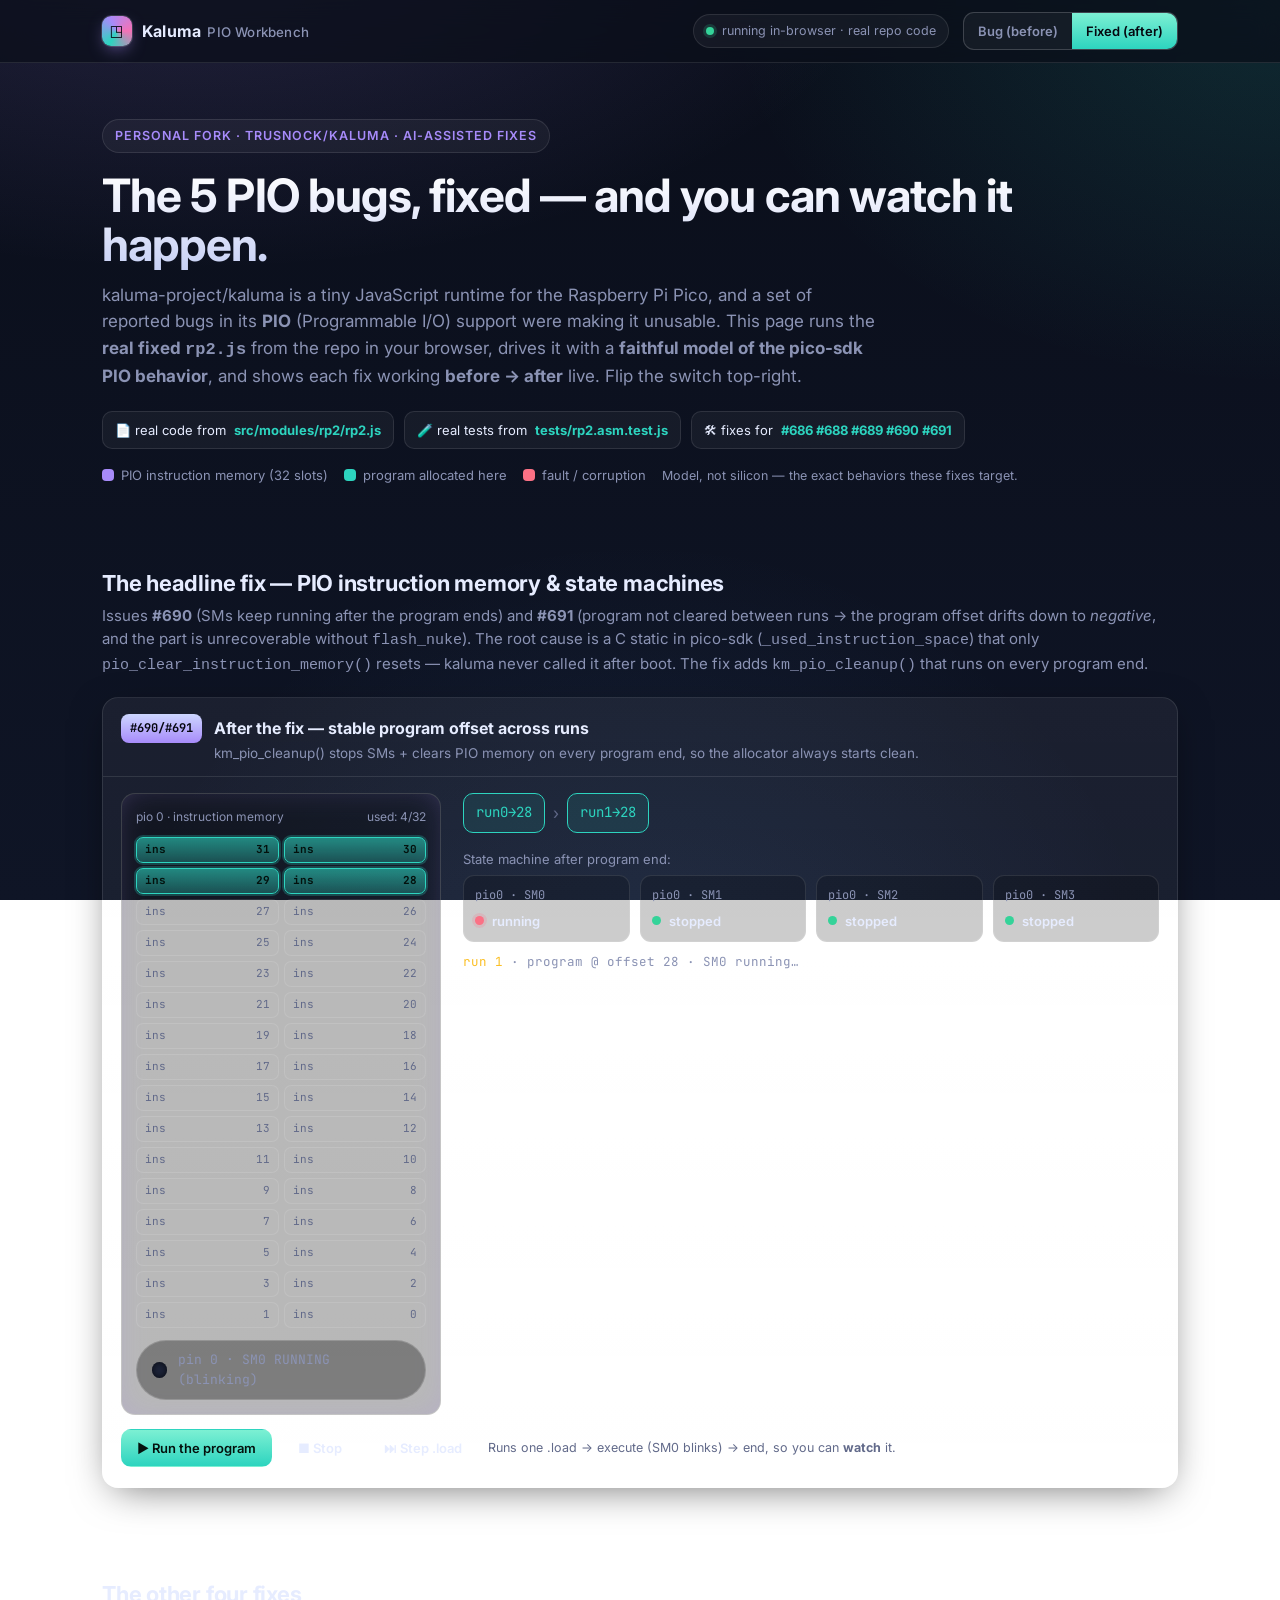
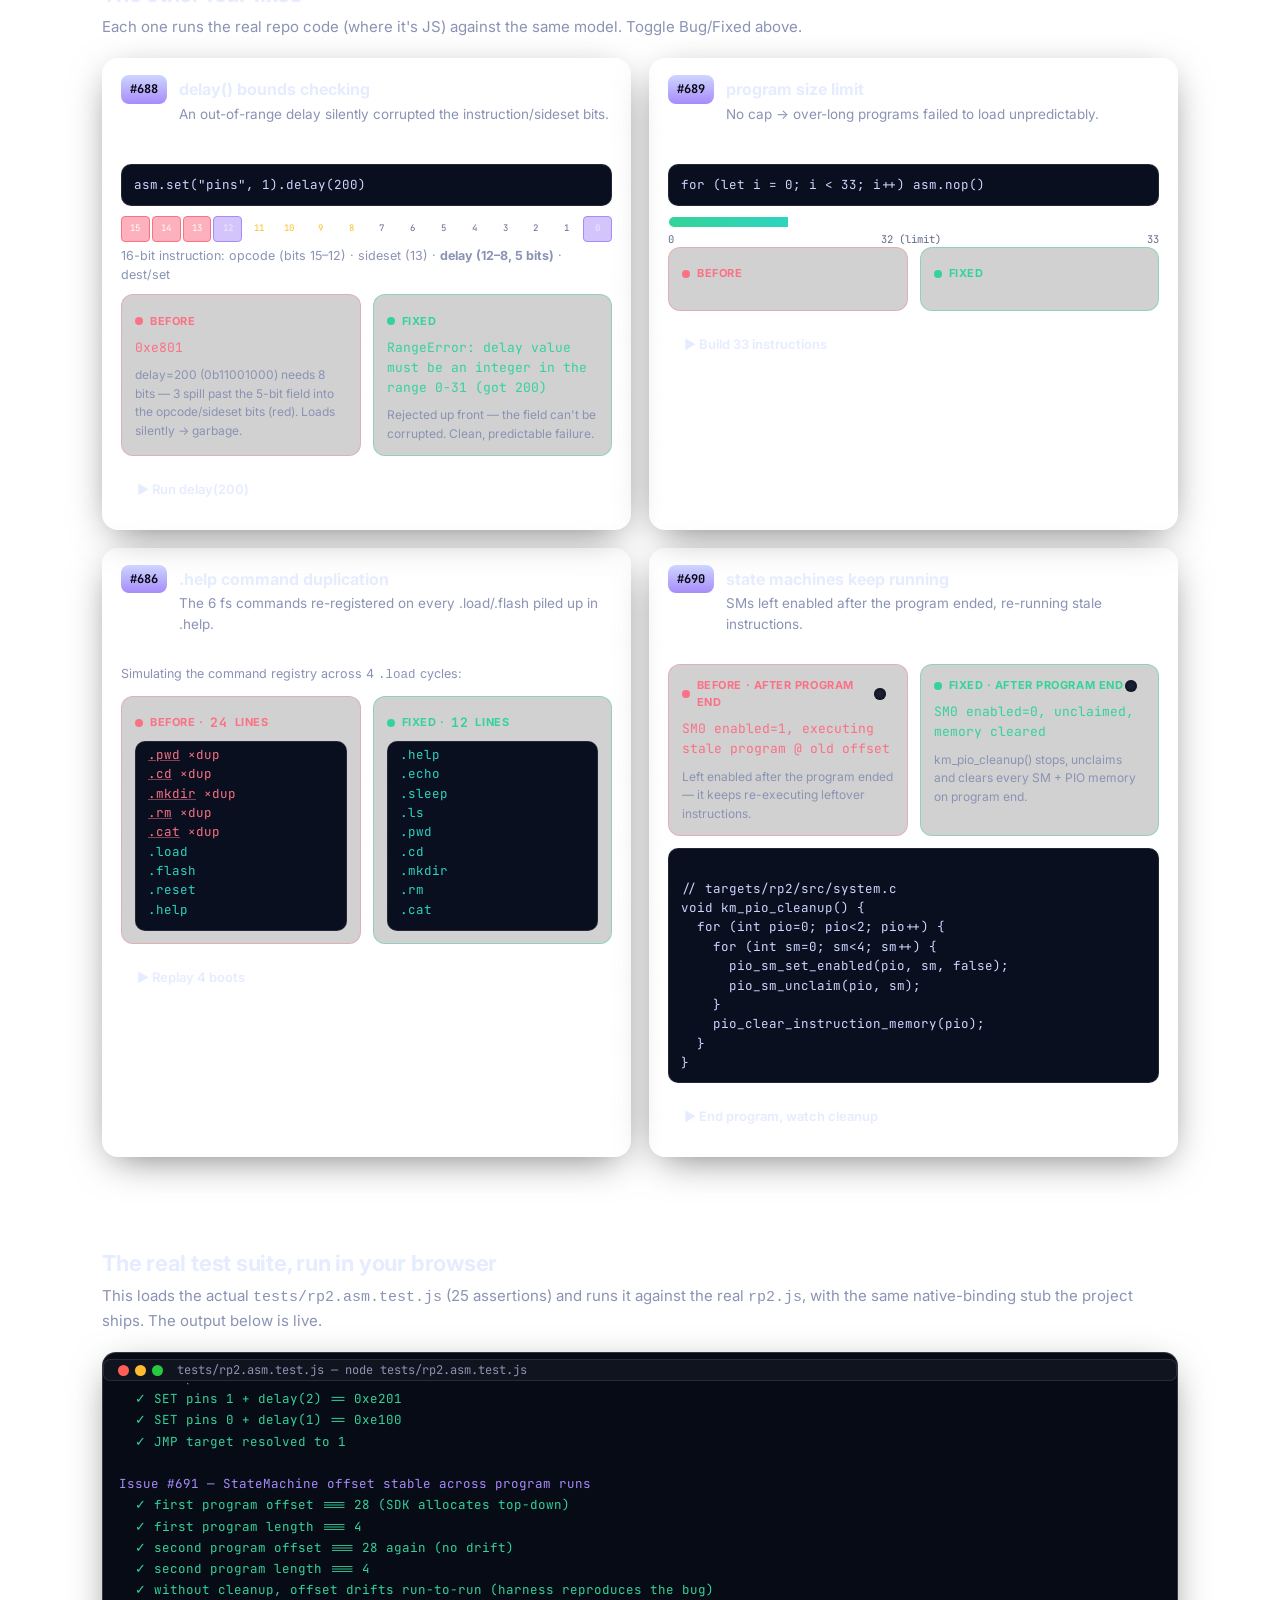
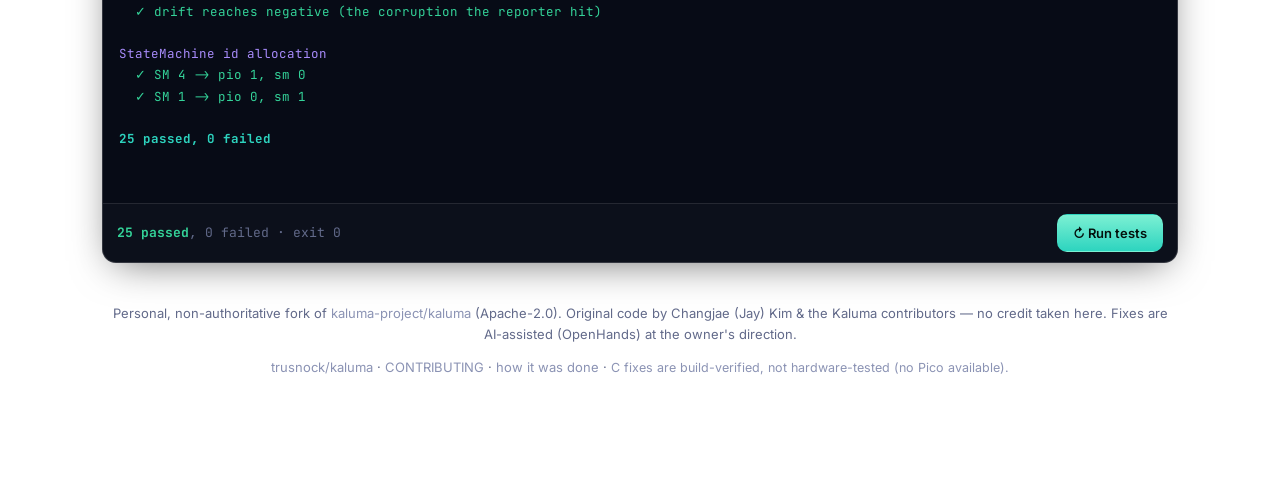
==== commit bf79fd77: "demo: make every example truthful in Bug/Fixed modes + add verification harness Fixes the "unexpecte" ====
--- a/demo/index.html
+++ b/demo/index.html
@@ -153,7 +153,7 @@
       <div class="card">
         <div class="head"><span class="badge">#686</span><div><h3>.help command duplication</h3><div class="desc">The 6 fs commands re-registered on every .load/.flash piled up in .help.</div></div></div>
         <div class="body">
-          <div class="hint">Simulating the command registry across 3 <code>.load</code> cycles:</div>
+          <div class="hint">Simulating the command registry across 4 <code>.load</code> cycles:</div>
           <div class="ba" style="margin-top:10px">
             <div class="col before">
               <span class="tag">Before · <span class="count bad" id="d686beforeCount">…</span> lines</span>
